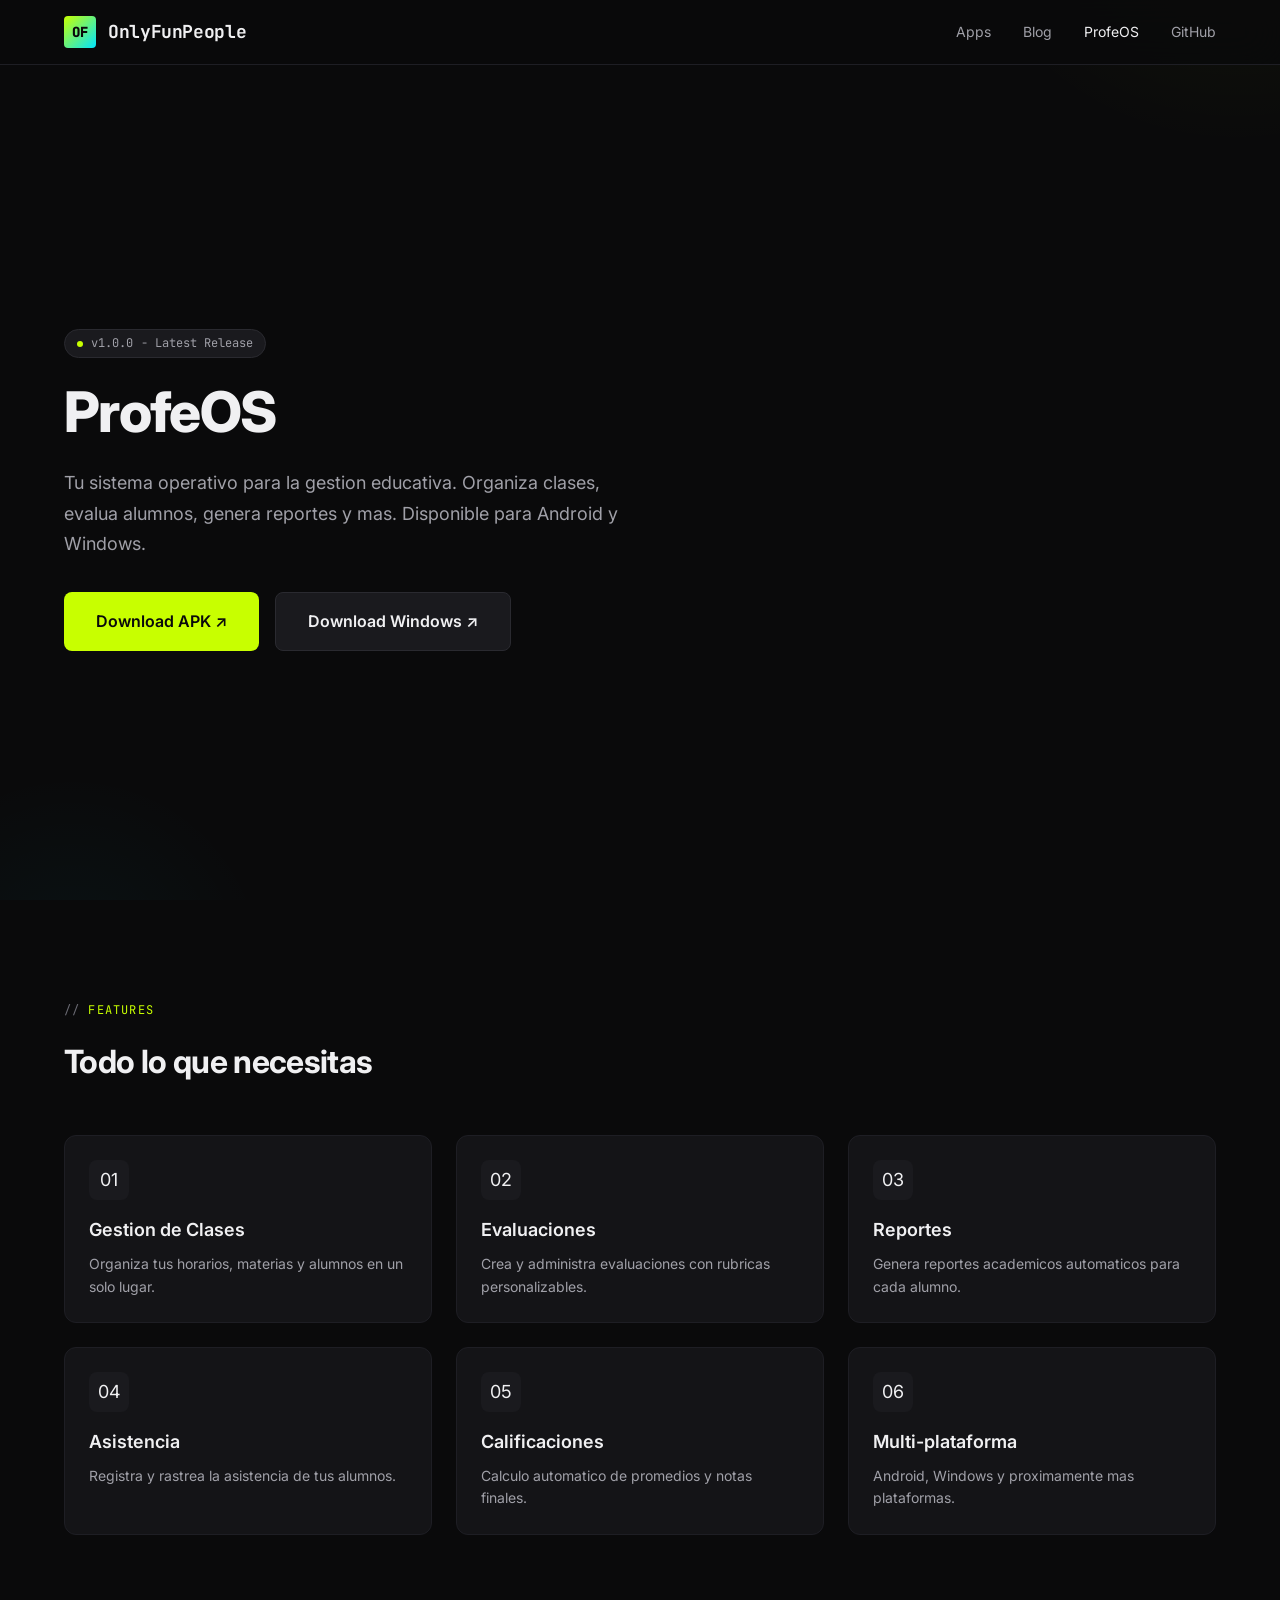
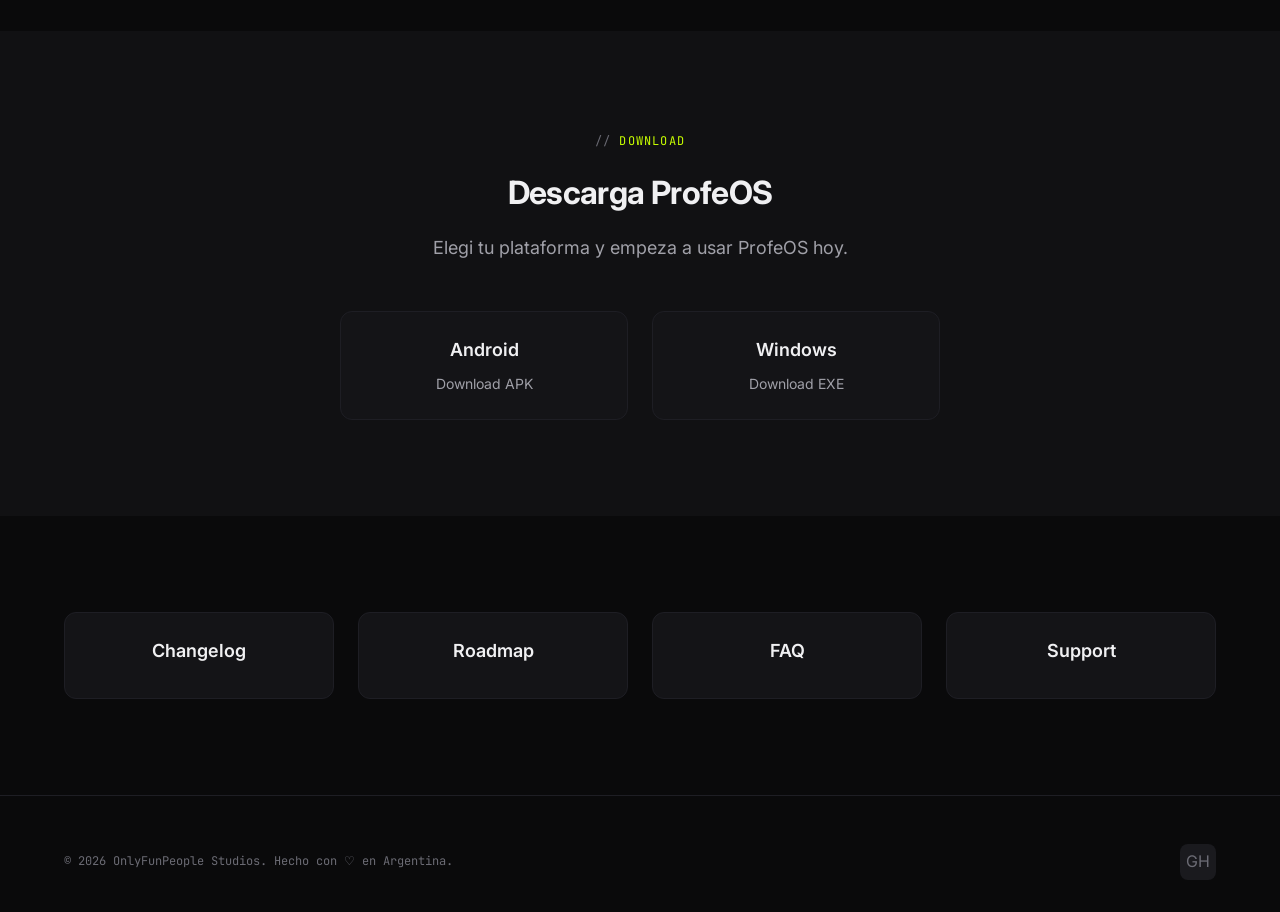
==== profeos/index.html @ 6cc6e56e "feat: initial project setup - Landing page for OnlyFunPeople Studios - ProfeOS section with changelo" ====
<!DOCTYPE html>
<html lang="es">
<head>
  <meta charset="UTF-8">
  <meta name="viewport" content="width=device-width, initial-scale=1.0">
  <title>ProfeOS | OnlyFunPeople Studios</title>
  <meta name="description" content="Tu sistema operativo para la gestion educativa. App para profesores.">
  <link rel="stylesheet" href="/assets/css/style.css">
  <link rel="preconnect" href="https://fonts.googleapis.com">
  <link href="https://fonts.googleapis.com/css2?family=Inter:wght@400;500;600;700;800&family=JetBrains+Mono:wght@400;500;700&display=swap" rel="stylesheet">
</head>
<body>

  <!-- Navbar -->
  <nav class="navbar">
    <div class="container">
      <a href="/" class="navbar-logo">
        <div class="logo-icon">OF</div>
        <span>OnlyFunPeople</span>
      </a>
      <div class="navbar-nav">
        <a href="/apps/">Apps</a>
        <a href="/blog/">Blog</a>
        <a href="/profeos/" style="color: var(--text-primary);">ProfeOS</a>
        <a href="https://github.com/OnlyFunPeopleStudios" target="_blank" rel="noopener">GitHub</a>
      </div>
      <button class="menu-toggle" aria-label="Menu">
        <span></span><span></span><span></span>
      </button>
    </div>
  </nav>

  <!-- Hero -->
  <section class="hero">
    <div class="container">
      <div class="hero-content">
        <div class="hero-badge">
          <span class="dot"></span>
          <span data-version>v1.0.0</span> - Latest Release
        </div>
        <h1>ProfeOS</h1>
        <p>Tu sistema operativo para la gestion educativa. Organiza clases, evalua alumnos, genera reportes y mas. Disponible para Android y Windows.</p>
        <div class="hero-actions">
          <a href="https://github.com/OnlyFunPeopleStudios/profeos-app/releases/latest" target="_blank" class="btn btn-primary btn-lg">Download APK &nearr;</a>
          <a href="https://github.com/OnlyFunPeopleStudios/profeos-windows/releases/latest" target="_blank" class="btn btn-secondary btn-lg">Download Windows &nearr;</a>
        </div>
      </div>
    </div>
  </section>

  <!-- Features -->
  <section class="section">
    <div class="container">
      <div class="section-header">
        <div class="section-label">Features</div>
        <h2 class="section-title">Todo lo que necesitas</h2>
      </div>
      <div class="grid grid-3">
        <div class="card">
          <div class="card-icon">01</div>
          <h3>Gestion de Clases</h3>
          <p>Organiza tus horarios, materias y alumnos en un solo lugar.</p>
        </div>
        <div class="card">
          <div class="card-icon">02</div>
          <h3>Evaluaciones</h3>
          <p>Crea y administra evaluaciones con rubricas personalizables.</p>
        </div>
        <div class="card">
          <div class="card-icon">03</div>
          <h3>Reportes</h3>
          <p>Genera reportes academicos automaticos para cada alumno.</p>
        </div>
        <div class="card">
          <div class="card-icon">04</div>
          <h3>Asistencia</h3>
          <p>Registra y rastrea la asistencia de tus alumnos.</p>
        </div>
        <div class="card">
          <div class="card-icon">05</div>
          <h3>Calificaciones</h3>
          <p>Calculo automatico de promedios y notas finales.</p>
        </div>
        <div class="card">
          <div class="card-icon">06</div>
          <h3>Multi-plataforma</h3>
          <p>Android, Windows y proximamente mas plataformas.</p>
        </div>
      </div>
    </div>
  </section>

  <!-- Download -->
  <section class="section" style="background: var(--bg-secondary);">
    <div class="container text-center">
      <div class="section-header" style="text-align:center;">
        <div class="section-label" style="justify-content:center;">Download</div>
        <h2 class="section-title">Descarga ProfeOS</h2>
        <p class="section-desc" style="margin: 0 auto;">Elegi tu plataforma y empeza a usar ProfeOS hoy.</p>
      </div>
      <div class="grid grid-2" style="max-width:600px; margin:0 auto;">
        <a href="https://github.com/OnlyFunPeopleStudios/profeos-app/releases/latest" target="_blank" class="card" style="text-align:center;">
          <h3>Android</h3>
          <p class="text-muted">Download APK</p>
        </a>
        <a href="https://github.com/OnlyFunPeopleStudios/profeos-windows/releases/latest" target="_blank" class="card" style="text-align:center;">
          <h3>Windows</h3>
          <p class="text-muted">Download EXE</p>
        </a>
      </div>
    </div>
  </section>

  <!-- Links -->
  <section class="section">
    <div class="container">
      <div class="grid grid-4" style="text-align:center;">
        <a href="/profeos/changelog.html" class="card"><h3>Changelog</h3></a>
        <a href="/profeos/roadmap.html" class="card"><h3>Roadmap</h3></a>
        <a href="/profeos/faq.html" class="card"><h3>FAQ</h3></a>
        <a href="/profeos/support.html" class="card"><h3>Support</h3></a>
      </div>
    </div>
  </section>

  <!-- Footer -->
  <footer class="footer">
    <div class="container">
      <div class="footer-bottom" style="border-top:none; margin-top:0; padding-top:0;">
        <p>&copy; <span id="current-year">2026</span> OnlyFunPeople Studios. Hecho con ♡ en Argentina.</p>
        <div class="footer-socials">
          <a href="https://github.com/OnlyFunPeopleStudios" target="_blank" rel="noopener" aria-label="GitHub">GH</a>
        </div>
      </div>
    </div>
  </footer>

  <script src="/assets/js/main.js"></script>
</body>
</html>
---- assets/css/style.css ----
/* ============================================
   OnlyFunPeople Studios - Design System
   Dark | Modern | Minimalist | Tech | Punk
   ============================================ */

/* ---------- Tokens ---------- */
:root {
  /* Colors */
  --bg-primary: #0a0a0b;
  --bg-secondary: #111113;
  --bg-tertiary: #1a1a1e;
  --bg-card: #141417;
  --bg-card-hover: #1c1c21;

  --text-primary: #f0f0f2;
  --text-secondary: #a0a0a8;
  --text-muted: #6b6b74;

  --accent-primary: #c8ff00;
  --accent-secondary: #00e5ff;
  --accent-tertiary: #ff3d71;
  --accent-gradient: linear-gradient(135deg, #c8ff00 0%, #00e5ff 100%);

  --border-primary: #2a2a30;
  --border-subtle: #1e1e24;

  /* Typography */
  --font-mono: 'JetBrains Mono', 'Fira Code', 'SF Mono', monospace;
  --font-sans: 'Inter', -apple-system, BlinkMacSystemFont, 'Segoe UI', sans-serif;

  --text-xs: 0.75rem;
  --text-sm: 0.875rem;
  --text-base: 1rem;
  --text-lg: 1.125rem;
  --text-xl: 1.25rem;
  --text-2xl: 1.5rem;
  --text-3xl: 2rem;
  --text-4xl: 2.5rem;
  --text-5xl: 3.5rem;

  /* Spacing */
  --space-1: 0.25rem;
  --space-2: 0.5rem;
  --space-3: 0.75rem;
  --space-4: 1rem;
  --space-6: 1.5rem;
  --space-8: 2rem;
  --space-12: 3rem;
  --space-16: 4rem;
  --space-24: 6rem;

  /* Radius */
  --radius-sm: 4px;
  --radius-md: 8px;
  --radius-lg: 12px;
  --radius-xl: 16px;
  --radius-full: 9999px;

  /* Transitions */
  --transition-fast: 150ms cubic-bezier(0.4, 0, 0.2, 1);
  --transition-base: 250ms cubic-bezier(0.4, 0, 0.2, 1);
  --transition-slow: 400ms cubic-bezier(0.4, 0, 0.2, 1);

  /* Shadows */
  --shadow-sm: 0 1px 2px rgba(0, 0, 0, 0.4);
  --shadow-md: 0 4px 12px rgba(0, 0, 0, 0.5);
  --shadow-lg: 0 8px 32px rgba(0, 0, 0, 0.6);
  --shadow-glow: 0 0 20px rgba(200, 255, 0, 0.15);
}

/* ---------- Reset ---------- */
*,
*::before,
*::after {
  margin: 0;
  padding: 0;
  box-sizing: border-box;
}

html {
  font-size: 16px;
  scroll-behavior: smooth;
  -webkit-font-smoothing: antialiased;
  -moz-osx-font-smoothing: grayscale;
}

body {
  font-family: var(--font-sans);
  background-color: var(--bg-primary);
  color: var(--text-primary);
  line-height: 1.6;
  min-height: 100vh;
  overflow-x: hidden;
}

a {
  color: inherit;
  text-decoration: none;
}

img {
  max-width: 100%;
  height: auto;
  display: block;
}

ul, ol {
  list-style: none;
}

button {
  cursor: pointer;
  border: none;
  background: none;
  font-family: inherit;
  color: inherit;
}

code, pre {
  font-family: var(--font-mono);
}

/* ---------- Layout ---------- */
.container {
  width: 100%;
  max-width: 1200px;
  margin: 0 auto;
  padding: 0 var(--space-6);
}

.section {
  padding: var(--space-24) 0;
}

.section-sm {
  padding: var(--space-16) 0;
}

/* ---------- Navbar ---------- */
.navbar {
  position: fixed;
  top: 0;
  left: 0;
  right: 0;
  z-index: 100;
  padding: var(--space-4) 0;
  background: rgba(10, 10, 11, 0.85);
  backdrop-filter: blur(20px);
  border-bottom: 1px solid var(--border-subtle);
  transition: var(--transition-base);
}

.navbar .container {
  display: flex;
  align-items: center;
  justify-content: space-between;
}

.navbar-logo {
  display: flex;
  align-items: center;
  gap: var(--space-3);
  font-family: var(--font-mono);
  font-weight: 700;
  font-size: var(--text-lg);
  letter-spacing: -0.02em;
}

.navbar-logo .logo-icon {
  width: 32px;
  height: 32px;
  background: var(--accent-gradient);
  border-radius: var(--radius-sm);
  display: flex;
  align-items: center;
  justify-content: center;
  font-size: var(--text-sm);
  font-weight: 900;
  color: var(--bg-primary);
}

.navbar-nav {
  display: flex;
  align-items: center;
  gap: var(--space-8);
}

.navbar-nav a {
  font-size: var(--text-sm);
  color: var(--text-secondary);
  transition: var(--transition-fast);
  position: relative;
}

.navbar-nav a:hover {
  color: var(--text-primary);
}

.navbar-nav a::after {
  content: '';
  position: absolute;
  bottom: -4px;
  left: 0;
  width: 0;
  height: 1px;
  background: var(--accent-primary);
  transition: var(--transition-fast);
}

.navbar-nav a:hover::after {
  width: 100%;
}

.navbar-cta {
  display: inline-flex;
  align-items: center;
  gap: var(--space-2);
  padding: var(--space-2) var(--space-4);
  background: var(--accent-primary);
  color: var(--bg-primary);
  font-size: var(--text-sm);
  font-weight: 600;
  border-radius: var(--radius-md);
  transition: var(--transition-fast);
}

.navbar-cta:hover {
  background: #d4ff33;
  box-shadow: var(--shadow-glow);
}

/* Mobile menu */
.menu-toggle {
  display: none;
  flex-direction: column;
  gap: 5px;
  padding: var(--space-2);
}

.menu-toggle span {
  width: 20px;
  height: 2px;
  background: var(--text-primary);
  transition: var(--transition-fast);
}

@media (max-width: 768px) {
  .menu-toggle {
    display: flex;
  }

  .navbar-nav {
    position: fixed;
    top: 60px;
    left: 0;
    right: 0;
    flex-direction: column;
    background: rgba(10, 10, 11, 0.95);
    backdrop-filter: blur(20px);
    padding: var(--space-8);
    gap: var(--space-6);
    border-bottom: 1px solid var(--border-subtle);
    transform: translateY(-100%);
    opacity: 0;
    pointer-events: none;
    transition: var(--transition-base);
  }

  .navbar-nav.active {
    transform: translateY(0);
    opacity: 1;
    pointer-events: all;
  }
}

/* ---------- Hero ---------- */
.hero {
  min-height: 100vh;
  display: flex;
  align-items: center;
  padding-top: 80px;
  position: relative;
  overflow: hidden;
}

.hero::before {
  content: '';
  position: absolute;
  top: -50%;
  right: -20%;
  width: 600px;
  height: 600px;
  background: radial-gradient(circle, rgba(200, 255, 0, 0.06) 0%, transparent 70%);
  pointer-events: none;
}

.hero::after {
  content: '';
  position: absolute;
  bottom: -30%;
  left: -10%;
  width: 400px;
  height: 400px;
  background: radial-gradient(circle, rgba(0, 229, 255, 0.04) 0%, transparent 70%);
  pointer-events: none;
}

.hero-content {
  position: relative;
  z-index: 1;
}

.hero-badge {
  display: inline-flex;
  align-items: center;
  gap: var(--space-2);
  padding: var(--space-1) var(--space-3);
  background: var(--bg-tertiary);
  border: 1px solid var(--border-primary);
  border-radius: var(--radius-full);
  font-size: var(--text-xs);
  color: var(--text-secondary);
  font-family: var(--font-mono);
  margin-bottom: var(--space-6);
}

.hero-badge .dot {
  width: 6px;
  height: 6px;
  background: var(--accent-primary);
  border-radius: 50%;
  animation: pulse 2s infinite;
}

@keyframes pulse {
  0%, 100% { opacity: 1; }
  50% { opacity: 0.4; }
}

.hero h1 {
  font-size: var(--text-5xl);
  font-weight: 800;
  line-height: 1.1;
  letter-spacing: -0.03em;
  margin-bottom: var(--space-6);
  max-width: 800px;
}

.hero h1 .highlight {
  background: var(--accent-gradient);
  -webkit-background-clip: text;
  -webkit-text-fill-color: transparent;
  background-clip: text;
}

.hero p {
  font-size: var(--text-lg);
  color: var(--text-secondary);
  max-width: 560px;
  margin-bottom: var(--space-8);
  line-height: 1.7;
}

.hero-actions {
  display: flex;
  gap: var(--space-4);
  flex-wrap: wrap;
}

/* ---------- Buttons ---------- */
.btn {
  display: inline-flex;
  align-items: center;
  justify-content: center;
  gap: var(--space-2);
  padding: var(--space-3) var(--space-6);
  font-size: var(--text-sm);
  font-weight: 600;
  border-radius: var(--radius-md);
  transition: var(--transition-fast);
  white-space: nowrap;
}

.btn-primary {
  background: var(--accent-primary);
  color: var(--bg-primary);
}

.btn-primary:hover {
  background: #d4ff33;
  box-shadow: var(--shadow-glow);
  transform: translateY(-1px);
}

.btn-secondary {
  background: var(--bg-tertiary);
  color: var(--text-primary);
  border: 1px solid var(--border-primary);
}

.btn-secondary:hover {
  background: var(--bg-card-hover);
  border-color: var(--text-muted);
}

.btn-ghost {
  color: var(--text-secondary);
}

.btn-ghost:hover {
  color: var(--text-primary);
}

.btn-lg {
  padding: var(--space-4) var(--space-8);
  font-size: var(--text-base);
}

/* ---------- Cards ---------- */
.card {
  background: var(--bg-card);
  border: 1px solid var(--border-subtle);
  border-radius: var(--radius-lg);
  padding: var(--space-6);
  transition: var(--transition-base);
}

.card:hover {
  border-color: var(--border-primary);
  background: var(--bg-card-hover);
  transform: translateY(-2px);
  box-shadow: var(--shadow-md);
}

.card-icon {
  width: 40px;
  height: 40px;
  display: flex;
  align-items: center;
  justify-content: center;
  background: var(--bg-tertiary);
  border-radius: var(--radius-md);
  margin-bottom: var(--space-4);
  font-size: var(--text-lg);
}

.card h3 {
  font-size: var(--text-lg);
  font-weight: 600;
  margin-bottom: var(--space-2);
}

.card p {
  font-size: var(--text-sm);
  color: var(--text-secondary);
  line-height: 1.6;
}

/* ---------- Grid ---------- */
.grid {
  display: grid;
  gap: var(--space-6);
}

.grid-2 { grid-template-columns: repeat(2, 1fr); }
.grid-3 { grid-template-columns: repeat(3, 1fr); }
.grid-4 { grid-template-columns: repeat(4, 1fr); }

@media (max-width: 768px) {
  .grid-2, .grid-3, .grid-4 {
    grid-template-columns: 1fr;
  }
}

@media (min-width: 769px) and (max-width: 1024px) {
  .grid-3 { grid-template-columns: repeat(2, 1fr); }
  .grid-4 { grid-template-columns: repeat(2, 1fr); }
}

/* ---------- Section Headers ---------- */
.section-header {
  margin-bottom: var(--space-12);
}

.section-label {
  display: inline-flex;
  align-items: center;
  gap: var(--space-2);
  font-family: var(--font-mono);
  font-size: var(--text-xs);
  color: var(--accent-primary);
  text-transform: uppercase;
  letter-spacing: 0.1em;
  margin-bottom: var(--space-4);
}

.section-label::before {
  content: '//';
  color: var(--text-muted);
}

.section-title {
  font-size: var(--text-3xl);
  font-weight: 700;
  letter-spacing: -0.02em;
  margin-bottom: var(--space-4);
}

.section-desc {
  font-size: var(--text-lg);
  color: var(--text-secondary);
  max-width: 600px;
}

/* ---------- App Card ---------- */
.app-card {
  display: flex;
  flex-direction: column;
  gap: var(--space-4);
}

.app-card-header {
  display: flex;
  align-items: center;
  gap: var(--space-4);
}

.app-card-icon {
  width: 56px;
  height: 56px;
  background: var(--accent-gradient);
  border-radius: var(--radius-lg);
  display: flex;
  align-items: center;
  justify-content: center;
  font-size: var(--text-2xl);
  flex-shrink: 0;
}

.app-card-meta h3 {
  font-size: var(--text-xl);
  font-weight: 600;
}

.app-card-meta .version {
  font-family: var(--font-mono);
  font-size: var(--text-xs);
  color: var(--accent-primary);
  background: rgba(200, 255, 0, 0.1);
  padding: 2px 8px;
  border-radius: var(--radius-full);
}

.app-card-body p {
  font-size: var(--text-sm);
  color: var(--text-secondary);
  line-height: 1.6;
}

.app-card-tags {
  display: flex;
  gap: var(--space-2);
  flex-wrap: wrap;
}

.tag {
  display: inline-flex;
  align-items: center;
  padding: var(--space-1) var(--space-3);
  background: var(--bg-tertiary);
  border: 1px solid var(--border-subtle);
  border-radius: var(--radius-full);
  font-size: var(--text-xs);
  color: var(--text-muted);
  font-family: var(--font-mono);
}

.app-card-footer {
  display: flex;
  gap: var(--space-3);
  padding-top: var(--space-4);
  border-top: 1px solid var(--border-subtle);
}

/* ---------- Footer ---------- */
.footer {
  border-top: 1px solid var(--border-subtle);
  padding: var(--space-12) 0 var(--space-8);
}

.footer-content {
  display: flex;
  justify-content: space-between;
  align-items: flex-start;
  gap: var(--space-8);
  flex-wrap: wrap;
}

.footer-brand {
  max-width: 300px;
}

.footer-brand h3 {
  font-family: var(--font-mono);
  font-weight: 700;
  font-size: var(--text-lg);
  margin-bottom: var(--space-3);
}

.footer-brand p {
  font-size: var(--text-sm);
  color: var(--text-muted);
  line-height: 1.6;
}

.footer-links {
  display: flex;
  gap: var(--space-16);
}

.footer-col h4 {
  font-size: var(--text-sm);
  font-weight: 600;
  margin-bottom: var(--space-4);
}

.footer-col ul {
  display: flex;
  flex-direction: column;
  gap: var(--space-2);
}

.footer-col a {
  font-size: var(--text-sm);
  color: var(--text-muted);
  transition: var(--transition-fast);
}

.footer-col a:hover {
  color: var(--accent-primary);
}

.footer-bottom {
  margin-top: var(--space-12);
  padding-top: var(--space-6);
  border-top: 1px solid var(--border-subtle);
  display: flex;
  justify-content: space-between;
  align-items: center;
  flex-wrap: wrap;
  gap: var(--space-4);
}

.footer-bottom p {
  font-size: var(--text-xs);
  color: var(--text-muted);
  font-family: var(--font-mono);
}

.footer-socials {
  display: flex;
  gap: var(--space-4);
}

.footer-socials a {
  width: 36px;
  height: 36px;
  display: flex;
  align-items: center;
  justify-content: center;
  background: var(--bg-tertiary);
  border-radius: var(--radius-md);
  color: var(--text-muted);
  transition: var(--transition-fast);
}

.footer-socials a:hover {
  color: var(--accent-primary);
  background: var(--bg-card-hover);
}

/* ---------- Terminal ---------- */
.terminal {
  background: var(--bg-secondary);
  border: 1px solid var(--border-primary);
  border-radius: var(--radius-lg);
  overflow: hidden;
  font-family: var(--font-mono);
  font-size: var(--text-sm);
}

.terminal-header {
  display: flex;
  align-items: center;
  gap: var(--space-2);
  padding: var(--space-3) var(--space-4);
  background: var(--bg-tertiary);
  border-bottom: 1px solid var(--border-subtle);
}

.terminal-dot {
  width: 10px;
  height: 10px;
  border-radius: 50%;
}

.terminal-dot:nth-child(1) { background: #ff5f57; }
.terminal-dot:nth-child(2) { background: #febc2e; }
.terminal-dot:nth-child(3) { background: #28c840; }

.terminal-title {
  margin-left: var(--space-4);
  font-size: var(--text-xs);
  color: var(--text-muted);
}

.terminal-body {
  padding: var(--space-4);
}

.terminal-line {
  display: flex;
  gap: var(--space-2);
  margin-bottom: var(--space-2);
}

.terminal-prompt {
  color: var(--accent-primary);
  user-select: none;
}

.terminal-cmd {
  color: var(--text-primary);
}

.terminal-output {
  color: var(--text-muted);
  padding-left: var(--space-4);
}

/* ---------- Changelog ---------- */
.changelog-item {
  padding: var(--space-6) 0;
  border-bottom: 1px solid var(--border-subtle);
}

.changelog-item:last-child {
  border-bottom: none;
}

.changelog-version {
  display: flex;
  align-items: center;
  gap: var(--space-3);
  margin-bottom: var(--space-3);
}

.changelog-version h3 {
  font-family: var(--font-mono);
  font-size: var(--text-lg);
  font-weight: 600;
}

.changelog-version .date {
  font-size: var(--text-xs);
  color: var(--text-muted);
  font-family: var(--font-mono);
}

.changelog-version .badge {
  font-size: var(--text-xs);
  padding: 2px 8px;
  border-radius: var(--radius-full);
  font-weight: 600;
}

.badge-latest {
  background: rgba(200, 255, 0, 0.15);
  color: var(--accent-primary);
}

.badge-stable {
  background: rgba(0, 229, 255, 0.15);
  color: var(--accent-secondary);
}

.changelog-list {
  padding-left: var(--space-4);
}

.changelog-list li {
  font-size: var(--text-sm);
  color: var(--text-secondary);
  margin-bottom: var(--space-1);
  position: relative;
  padding-left: var(--space-4);
}

.changelog-list li::before {
  content: '>';
  position: absolute;
  left: 0;
  color: var(--accent-primary);
  font-family: var(--font-mono);
}

/* ---------- FAQ ---------- */
.faq-item {
  border-bottom: 1px solid var(--border-subtle);
}

.faq-question {
  width: 100%;
  padding: var(--space-6) 0;
  display: flex;
  justify-content: space-between;
  align-items: center;
  font-size: var(--text-base);
  font-weight: 600;
  text-align: left;
  color: var(--text-primary);
  transition: var(--transition-fast);
}

.faq-question:hover {
  color: var(--accent-primary);
}

.faq-icon {
  font-size: var(--text-xl);
  color: var(--text-muted);
  transition: var(--transition-fast);
  flex-shrink: 0;
}

.faq-item.active .faq-icon {
  transform: rotate(45deg);
  color: var(--accent-primary);
}

.faq-answer {
  max-height: 0;
  overflow: hidden;
  transition: max-height var(--transition-base);
}

.faq-item.active .faq-answer {
  max-height: 500px;
}

.faq-answer p {
  padding-bottom: var(--space-6);
  font-size: var(--text-sm);
  color: var(--text-secondary);
  line-height: 1.7;
}

/* ---------- Support ---------- */
.support-card {
  text-align: center;
}

.support-card .card-icon {
  margin: 0 auto var(--space-4);
  width: 48px;
  height: 48px;
  font-size: var(--text-xl);
}

/* ---------- Page Header ---------- */
.page-header {
  padding: calc(80px + var(--space-16)) 0 var(--space-12);
  border-bottom: 1px solid var(--border-subtle);
}

.page-header h1 {
  font-size: var(--text-4xl);
  font-weight: 800;
  letter-spacing: -0.02em;
  margin-bottom: var(--space-4);
}

.page-header p {
  font-size: var(--text-lg);
  color: var(--text-secondary);
  max-width: 600px;
}

/* ---------- Privacy/Terms ---------- */
.content-page {
  padding: var(--space-16) 0;
}

.content-page h2 {
  font-size: var(--text-2xl);
  font-weight: 700;
  margin: var(--space-8) 0 var(--space-4);
}

.content-page h3 {
  font-size: var(--text-lg);
  font-weight: 600;
  margin: var(--space-6) 0 var(--space-3);
}

.content-page p {
  font-size: var(--text-sm);
  color: var(--text-secondary);
  line-height: 1.8;
  margin-bottom: var(--space-4);
}

.content-page ul {
  padding-left: var(--space-6);
  margin-bottom: var(--space-4);
}

.content-page li {
  font-size: var(--text-sm);
  color: var(--text-secondary);
  line-height: 1.8;
  margin-bottom: var(--space-2);
  position: relative;
  padding-left: var(--space-4);
}

.content-page li::before {
  content: '-';
  position: absolute;
  left: 0;
  color: var(--accent-primary);
  font-family: var(--font-mono);
}

.content-page a {
  color: var(--accent-primary);
  transition: var(--transition-fast);
}

.content-page a:hover {
  color: #d4ff33;
}

/* ---------- Roadmap ---------- */
.roadmap-timeline {
  position: relative;
  padding-left: var(--space-8);
}

.roadmap-timeline::before {
  content: '';
  position: absolute;
  left: 7px;
  top: 0;
  bottom: 0;
  width: 2px;
  background: var(--border-primary);
}

.roadmap-item {
  position: relative;
  padding-bottom: var(--space-8);
}

.roadmap-item::before {
  content: '';
  position: absolute;
  left: calc(-1 * var(--space-8) + 3px);
  top: 6px;
  width: 10px;
  height: 10px;
  border-radius: 50%;
  background: var(--bg-primary);
  border: 2px solid var(--accent-primary);
}

.roadmap-item.done::before {
  background: var(--accent-primary);
}

.roadmap-item .phase {
  font-family: var(--font-mono);
  font-size: var(--text-xs);
  color: var(--accent-primary);
  text-transform: uppercase;
  letter-spacing: 0.1em;
  margin-bottom: var(--space-2);
}

.roadmap-item h3 {
  font-size: var(--text-lg);
  font-weight: 600;
  margin-bottom: var(--space-2);
}

.roadmap-item p {
  font-size: var(--text-sm);
  color: var(--text-secondary);
  line-height: 1.6;
}

.roadmap-item .features {
  display: flex;
  gap: var(--space-2);
  flex-wrap: wrap;
  margin-top: var(--space-3);
}

/* ---------- Blog Card ---------- */
.blog-card {
  display: flex;
  flex-direction: column;
  gap: var(--space-3);
}

.blog-card .date {
  font-family: var(--font-mono);
  font-size: var(--text-xs);
  color: var(--text-muted);
}

.blog-card h3 {
  font-size: var(--text-lg);
  font-weight: 600;
}

.blog-card h3 a:hover {
  color: var(--accent-primary);
}

.blog-card p {
  font-size: var(--text-sm);
  color: var(--text-secondary);
  line-height: 1.6;
}

/* ---------- Utilities ---------- */
.text-accent { color: var(--accent-primary); }
.text-secondary { color: var(--text-secondary); }
.text-muted { color: var(--text-muted); }
.text-center { text-align: center; }

.mt-4 { margin-top: var(--space-4); }
.mt-8 { margin-top: var(--space-8); }
.mb-4 { margin-bottom: var(--space-4); }
.mb-8 { margin-bottom: var(--space-8); }

.flex { display: flex; }
.flex-center { display: flex; align-items: center; justify-content: center; }
.gap-2 { gap: var(--space-2); }
.gap-4 { gap: var(--space-4); }
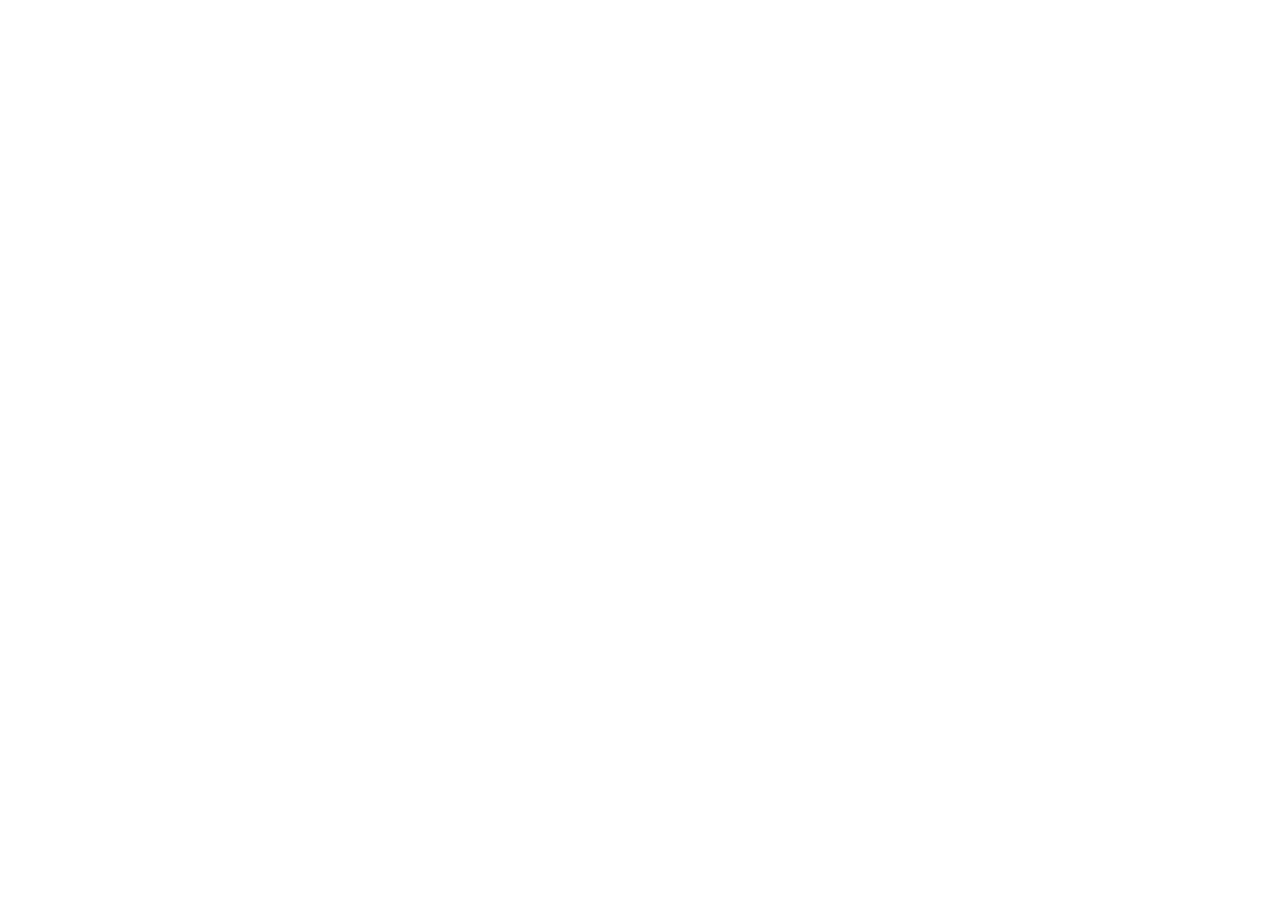
==== commit 9214afae: "feat: add /profeos redirect to profeos.com.ar HTML meta refresh + fallback link for onlyfunpeople.co" ====
--- a/profeos/index.html
+++ b/profeos/index.html
@@ -2,139 +2,45 @@
 <html lang="es">
 <head>
   <meta charset="UTF-8">
-  <meta name="viewport" content="width=device-width, initial-scale=1.0">
-  <title>ProfeOS | OnlyFunPeople Studios</title>
-  <meta name="description" content="Tu sistema operativo para la gestion educativa. App para profesores.">
-  <link rel="stylesheet" href="/assets/css/style.css">
-  <link rel="preconnect" href="https://fonts.googleapis.com">
-  <link href="https://fonts.googleapis.com/css2?family=Inter:wght@400;500;600;700;800&family=JetBrains+Mono:wght@400;500;700&display=swap" rel="stylesheet">
+  <meta http-equiv="refresh" content="0;url=https://profeos.com.ar">
+  <title>Redirigiendo a ProfeOS...</title>
+  <style>
+    body {
+      margin: 0;
+      display: flex;
+      justify-content: center;
+      align-items: center;
+      min-height: 100vh;
+      background: #0a0a0b;
+      color: #e0e0e0;
+      font-family: 'Inter', system-ui, sans-serif;
+    }
+    .redirect-box {
+      text-align: center;
+      padding: 2rem;
+    }
+    .redirect-box h1 {
+      font-size: 1.5rem;
+      margin-bottom: 0.5rem;
+    }
+    .redirect-box p {
+      color: #888;
+      margin-bottom: 1.5rem;
+    }
+    .redirect-box a {
+      color: #2DBF9E;
+      text-decoration: none;
+    }
+    .redirect-box a:hover {
+      text-decoration: underline;
+    }
+  </style>
 </head>
 <body>
-
-  <!-- Navbar -->
-  <nav class="navbar">
-    <div class="container">
-      <a href="/" class="navbar-logo">
-        <div class="logo-icon">OF</div>
-        <span>OnlyFunPeople</span>
-      </a>
-      <div class="navbar-nav">
-        <a href="/apps/">Apps</a>
-        <a href="/blog/">Blog</a>
-        <a href="/profeos/" style="color: var(--text-primary);">ProfeOS</a>
-        <a href="https://github.com/OnlyFunPeopleStudios" target="_blank" rel="noopener">GitHub</a>
-      </div>
-      <button class="menu-toggle" aria-label="Menu">
-        <span></span><span></span><span></span>
-      </button>
-    </div>
-  </nav>
-
-  <!-- Hero -->
-  <section class="hero">
-    <div class="container">
-      <div class="hero-content">
-        <div class="hero-badge">
-          <span class="dot"></span>
-          <span data-version>v1.0.0</span> - Latest Release
-        </div>
-        <h1>ProfeOS</h1>
-        <p>Tu sistema operativo para la gestion educativa. Organiza clases, evalua alumnos, genera reportes y mas. Disponible para Android y Windows.</p>
-        <div class="hero-actions">
-          <a href="https://github.com/OnlyFunPeopleStudios/profeos-app/releases/latest" target="_blank" class="btn btn-primary btn-lg">Download APK &nearr;</a>
-          <a href="https://github.com/OnlyFunPeopleStudios/profeos-windows/releases/latest" target="_blank" class="btn btn-secondary btn-lg">Download Windows &nearr;</a>
-        </div>
-      </div>
-    </div>
-  </section>
-
-  <!-- Features -->
-  <section class="section">
-    <div class="container">
-      <div class="section-header">
-        <div class="section-label">Features</div>
-        <h2 class="section-title">Todo lo que necesitas</h2>
-      </div>
-      <div class="grid grid-3">
-        <div class="card">
-          <div class="card-icon">01</div>
-          <h3>Gestion de Clases</h3>
-          <p>Organiza tus horarios, materias y alumnos en un solo lugar.</p>
-        </div>
-        <div class="card">
-          <div class="card-icon">02</div>
-          <h3>Evaluaciones</h3>
-          <p>Crea y administra evaluaciones con rubricas personalizables.</p>
-        </div>
-        <div class="card">
-          <div class="card-icon">03</div>
-          <h3>Reportes</h3>
-          <p>Genera reportes academicos automaticos para cada alumno.</p>
-        </div>
-        <div class="card">
-          <div class="card-icon">04</div>
-          <h3>Asistencia</h3>
-          <p>Registra y rastrea la asistencia de tus alumnos.</p>
-        </div>
-        <div class="card">
-          <div class="card-icon">05</div>
-          <h3>Calificaciones</h3>
-          <p>Calculo automatico de promedios y notas finales.</p>
-        </div>
-        <div class="card">
-          <div class="card-icon">06</div>
-          <h3>Multi-plataforma</h3>
-          <p>Android, Windows y proximamente mas plataformas.</p>
-        </div>
-      </div>
-    </div>
-  </section>
-
-  <!-- Download -->
-  <section class="section" style="background: var(--bg-secondary);">
-    <div class="container text-center">
-      <div class="section-header" style="text-align:center;">
-        <div class="section-label" style="justify-content:center;">Download</div>
-        <h2 class="section-title">Descarga ProfeOS</h2>
-        <p class="section-desc" style="margin: 0 auto;">Elegi tu plataforma y empeza a usar ProfeOS hoy.</p>
-      </div>
-      <div class="grid grid-2" style="max-width:600px; margin:0 auto;">
-        <a href="https://github.com/OnlyFunPeopleStudios/profeos-app/releases/latest" target="_blank" class="card" style="text-align:center;">
-          <h3>Android</h3>
-          <p class="text-muted">Download APK</p>
-        </a>
-        <a href="https://github.com/OnlyFunPeopleStudios/profeos-windows/releases/latest" target="_blank" class="card" style="text-align:center;">
-          <h3>Windows</h3>
-          <p class="text-muted">Download EXE</p>
-        </a>
-      </div>
-    </div>
-  </section>
-
-  <!-- Links -->
-  <section class="section">
-    <div class="container">
-      <div class="grid grid-4" style="text-align:center;">
-        <a href="/profeos/changelog.html" class="card"><h3>Changelog</h3></a>
-        <a href="/profeos/roadmap.html" class="card"><h3>Roadmap</h3></a>
-        <a href="/profeos/faq.html" class="card"><h3>FAQ</h3></a>
-        <a href="/profeos/support.html" class="card"><h3>Support</h3></a>
-      </div>
-    </div>
-  </section>
-
-  <!-- Footer -->
-  <footer class="footer">
-    <div class="container">
-      <div class="footer-bottom" style="border-top:none; margin-top:0; padding-top:0;">
-        <p>&copy; <span id="current-year">2026</span> OnlyFunPeople Studios. Hecho con ♡ en Argentina.</p>
-        <div class="footer-socials">
-          <a href="https://github.com/OnlyFunPeopleStudios" target="_blank" rel="noopener" aria-label="GitHub">GH</a>
-        </div>
-      </div>
-    </div>
-  </footer>
-
-  <script src="/assets/js/main.js"></script>
+  <div class="redirect-box">
+    <h1>ProfeOS</h1>
+    <p>Redirigiendo a <strong>profeos.com.ar</strong>...</p>
+    <p>Si no te redirige automáticamente, <a href="https://profeos.com.ar">hacé clic aquí</a>.</p>
+  </div>
 </body>
 </html>
